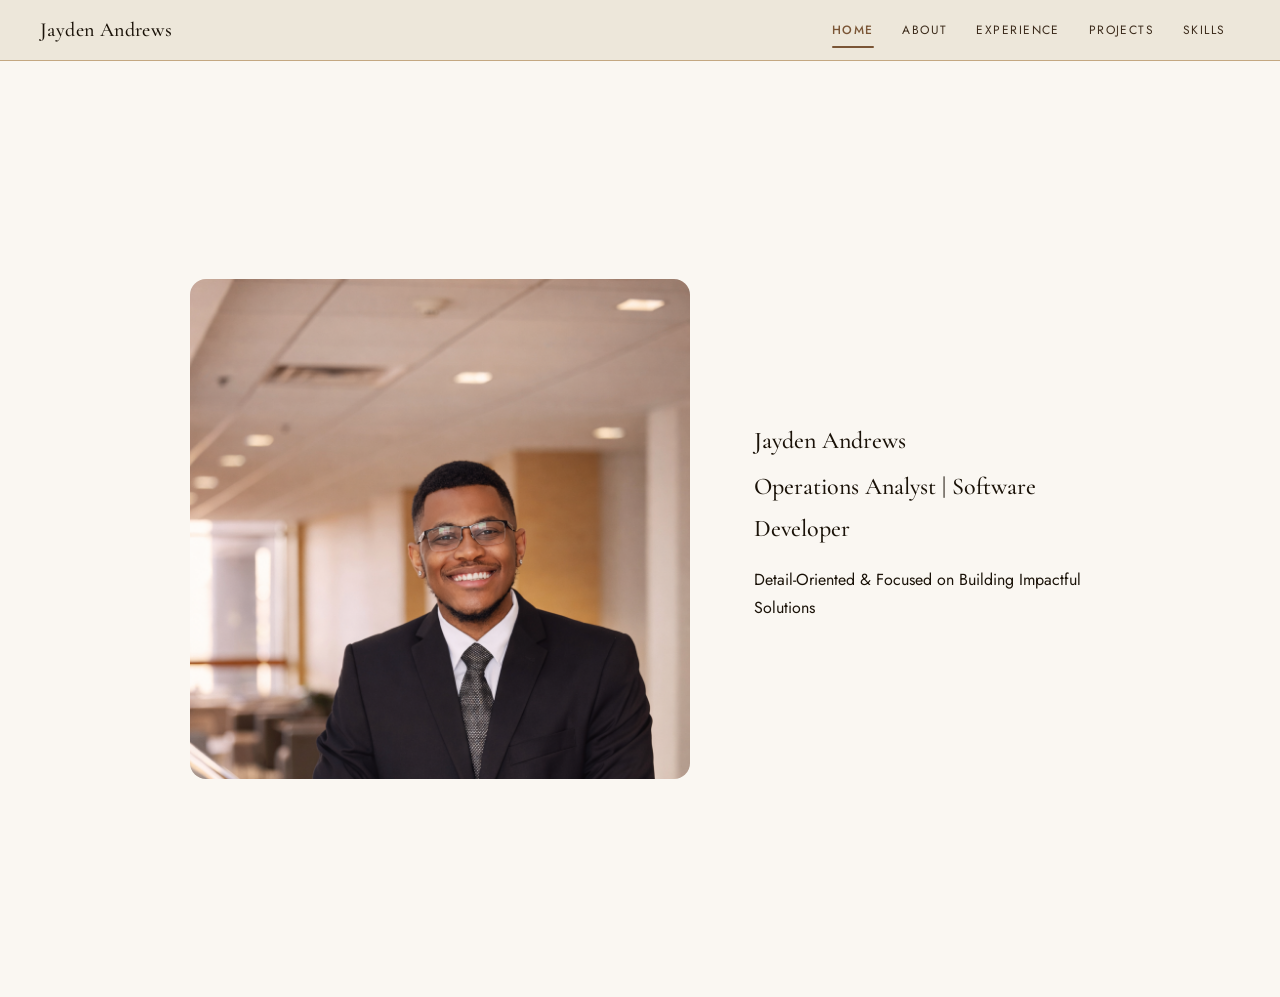
==== index.html @ a04b2f83 "Initial commit" ====
<!DOCTYPE html>
<html lang="en">

<head>
    <meta charset="UTF-8">
    <meta name="viewport" content="width=device-width, initial-scale=1.0">
    <title>Jayden Andrews</title>
    <link rel="preconnect" href="https://fonts.googleapis.com">
    <link
        href="https://fonts.googleapis.com/css2?family=Cormorant+Garamond:wght@500&family=Jost:wght@300;400;500&display=swap"
        rel="stylesheet">
    <link rel="stylesheet" href="style.css">
</head>

<body id="home-page">
    <!-- Navbar -->
    <nav class="site-nav">
        <a class="site-nav__brand" href="#">Jayden Andrews</a>
        <button class="nav-toggle" onclick="this.nextElementSibling.classList.toggle('open')" aria-label="Toggle menu">
            <span></span><span></span><span></span>
        </button>
        <ul class="site-nav__links">
            <li><a href="index.html" class="active">Home</a></li>
            <li><a href="about.html">About</a></li>
            <li><a href="experience.html">Experience</a></li>
            <li><a href="projects.html">Projects</a></li>
            <li><a href="skills.html">Skills</a></li>
        </ul>
    </nav>

    <section id="info">
        <div class="container">
            <img src="images/JaydenAndrews.png" alt="Jayden Andrews" class="profile-image">
            <div class="info-text">
                <h1>Jayden Andrews</h1>
                <h2>Operations Analyst | Software Developer</h2>
                <p>Detail-Oriented & Focused on Building Impactful Solutions</p>
            </div>
        </div>
    </section>
</body>

</html>
---- style.css ----
/* --- Google Fonts --- */
@import url('https://fonts.googleapis.com/css2?family=Cormorant+Garamond:wght@400;500;600&family=Jost:wght@300;400;500&display=swap');

/* --- Color tokens --- */
:root {
  --color-cream:      #FAF7F2;
  --color-cream-dark: #EDE7DA;
  --color-tan:        #C4A882;
  --color-brown:      #7A5535;
  --color-espresso:   #3B2A1A;
  --color-black:      #1A1208;
}

/* --- Base / Typography --- */
body {
  margin: 0;
  background-color: var(--color-cream);
  color: var(--color-black);
  font-family: 'Jost', sans-serif;
  font-weight: 400;
  font-size: 1rem;
  line-height: 1.75;
}

#home-page {
  overflow: hidden;
}

h1, h2, h3 {
  font-family: 'Cormorant Garamond', serif;
  color: var(--color-black);
  font-weight: 500;
  margin: 0 0 0.25rem;
}

a {
  color: var(--color-brown);
  text-decoration: none;
}

a:hover {
  text-decoration: underline;
}

/* --- Navbar --- */
.site-nav {
  position: sticky;
  top: 0;
  z-index: 100;
  background: var(--color-cream-dark);
  border-bottom: 1px solid var(--color-tan);
  display: flex;
  align-items: center;
  justify-content: space-between;
  padding: 0 2.5rem;
  height: 60px;
}

.site-nav__brand {
  font-family: 'Cormorant Garamond', serif;
  font-size: 1.25rem;
  font-weight: 500;
  color: var(--color-black);
  text-decoration: none;
  letter-spacing: 0.02em;
}

.site-nav__links {
  display: flex;
  align-items: center;
  list-style: none;
  margin: 0;
  padding: 0;
}

.site-nav__links a {
  display: block;
  font-family: 'Jost', sans-serif;
  font-size: 0.75rem;
  font-weight: 400;
  letter-spacing: 0.12em;
  text-transform: uppercase;
  color: var(--color-espresso);
  text-decoration: none;
  padding: 0.45rem 0.9rem;
  border-radius: 3px;
  transition: color 0.15s, background 0.15s;
  position: relative;
}

.site-nav__links a:hover {
  color: var(--color-brown);
  background: rgba(122, 85, 53, 0.07);
}

.site-nav__links a.active {
  color: var(--color-brown);
  font-weight: 500;
}

.site-nav__links a.active::after {
  content: '';
  position: absolute;
  bottom: 0;
  left: 0.9rem;
  right: 0.9rem;
  height: 1.5px;
  background: var(--color-brown);
  border-radius: 2px;
}

.site-nav__links a.disabled {
  color: var(--color-tan);
  pointer-events: none;
}

.nav-toggle {
  display: none;
  flex-direction: column;
  gap: 5px;
  background: none;
  border: none;
  cursor: pointer;
  padding: 4px;
}

.nav-toggle span {
  display: block;
  width: 22px;
  height: 1.5px;
  background: var(--color-espresso);
  border-radius: 2px;
}

/* --- Page Layout --- */
.about-page {
  display: flex;
  flex-direction: column;
  gap: 4rem;
  max-width: 780px;
  margin: 0 auto;
  padding: 4rem 2.5rem 6rem;
}

/* --- Section / About Me --- */
.about-section {
  display: flex;
  flex-direction: column;
  gap: 1.25rem;
}

.section-label {
  font-family: 'Cormorant Garamond', serif;
  font-size: 2rem;
  font-weight: 500;
  color: var(--color-black);
  letter-spacing: 0.01em;
}

.divider {
  width: 48px;
  height: 1.5px;
  background: var(--color-brown);
  border-radius: 2px;
  margin-top: -0.5rem;
}

.about-body {
  display: flex;
  flex-direction: column;
  gap: 1rem;
}

.about-body p {
  margin: 0;
  color: var(--color-espresso);
  font-size: 0.975rem;
  line-height: 1.85;
}

/* --- Education List --- */
.edu-list {
  display: flex;
  flex-direction: column;
  gap: 1.75rem;
}

.list-item {
  display: flex;
  flex-direction: row;
  align-items: center;
  gap: 1.5rem;
  background: var(--color-cream-dark);
  border: 1px solid var(--color-tan);
  border-radius: 12px;
  padding: 1.25rem 1.5rem;
}

.logo {
  flex-shrink: 0;
  width: 64px;
  height: 64px;
  border-radius: 8px;
  background: var(--color-cream);
  border: 1px solid var(--color-tan);
  display: flex;
  align-items: center;
  justify-content: center;
  overflow: hidden;
}

.logo img {
  width: 100%;
  height: 100%;
  object-fit: contain;
}

.edu-details {
  display: flex;
  flex-direction: column;
  gap: 0.2rem;
}

.edu-details h3 {
  font-size: 1.1rem;
  font-weight: 500;
  margin: 0;
}

.edu-degree {
  margin: 0;
  font-size: 0.875rem;
  color: var(--color-brown);
  font-weight: 400;
  letter-spacing: 0.02em;
}

/* --- Info / Profile Section --- */
#info {
  min-height: calc(100vh - 60px);
  display: flex;
  align-items: center;
  justify-content: center;
  padding: 3rem 2.5rem;
}

.container {
  display: flex;
  flex-direction: row;
  align-items: center;
  gap: 4rem;
  max-width: 900px;
  width: 100%;
}

.profile-image {
  width: 500px;
  height: 500px;
  object-fit: cover;
  object-position: top;
  border-radius: 16px;
  flex-shrink: 0;
}

/* --- Mobile --- */
@media (max-width: 640px) {
  .nav-toggle { display: flex; }

  .site-nav__links {
    display: none;
    flex-direction: column;
    align-items: flex-start;
    position: absolute;
    top: 60px;
    left: 0; right: 0;
    background: var(--color-cream-dark);
    border-bottom: 1px solid var(--color-tan);
    padding: 0.5rem 1rem 1rem;
  }

  .site-nav__links.open { display: flex; }
  .site-nav__links a { padding: 0.6rem 0.5rem; width: 100%; }

  .edu-item {
    flex-direction: column;
    align-items: flex-start;
    gap: 1rem;
  }

  .about-page {
    padding: 2.5rem 1.25rem 4rem;
  }

  .container {
    flex-direction: column;
    gap: 2rem;
  }

  .profile-image {
    width: 100%;
    height: auto;
  }

  /* Flex container for skills */
.skills-container {
    display: flex;
    gap: 2rem;
    flex-wrap: wrap; /* allows stacking on smaller screens */
    margin-top: 2rem;
}

/* Individual skill boxes */
.skill-box {
    flex: 1; /* equal width columns */
    min-width: 220px; /* prevents boxes from being too narrow */
    background: var(--color-cream-dark);
    border: 1px solid var(--color-tan);
    border-radius: 12px;
    padding: 1.5rem;
    display: flex;
    flex-direction: column;
    gap: 0.75rem;
}

.skill-box h3 {
    font-family: 'Cormorant Garamond', serif;
    font-size: 1.25rem;
    font-weight: 500;
    color: var(--color-black);
    margin: 0;
}

.skill-box p {
    font-family: 'Jost', sans-serif;
    font-size: 0.95rem;
    color: var(--color-espresso);
    line-height: 1.75;
    margin: 0;
}

/* Mobile stacking */
@media (max-width: 640px) {
    .skills-container {
        flex-direction: column;
    }
}
}
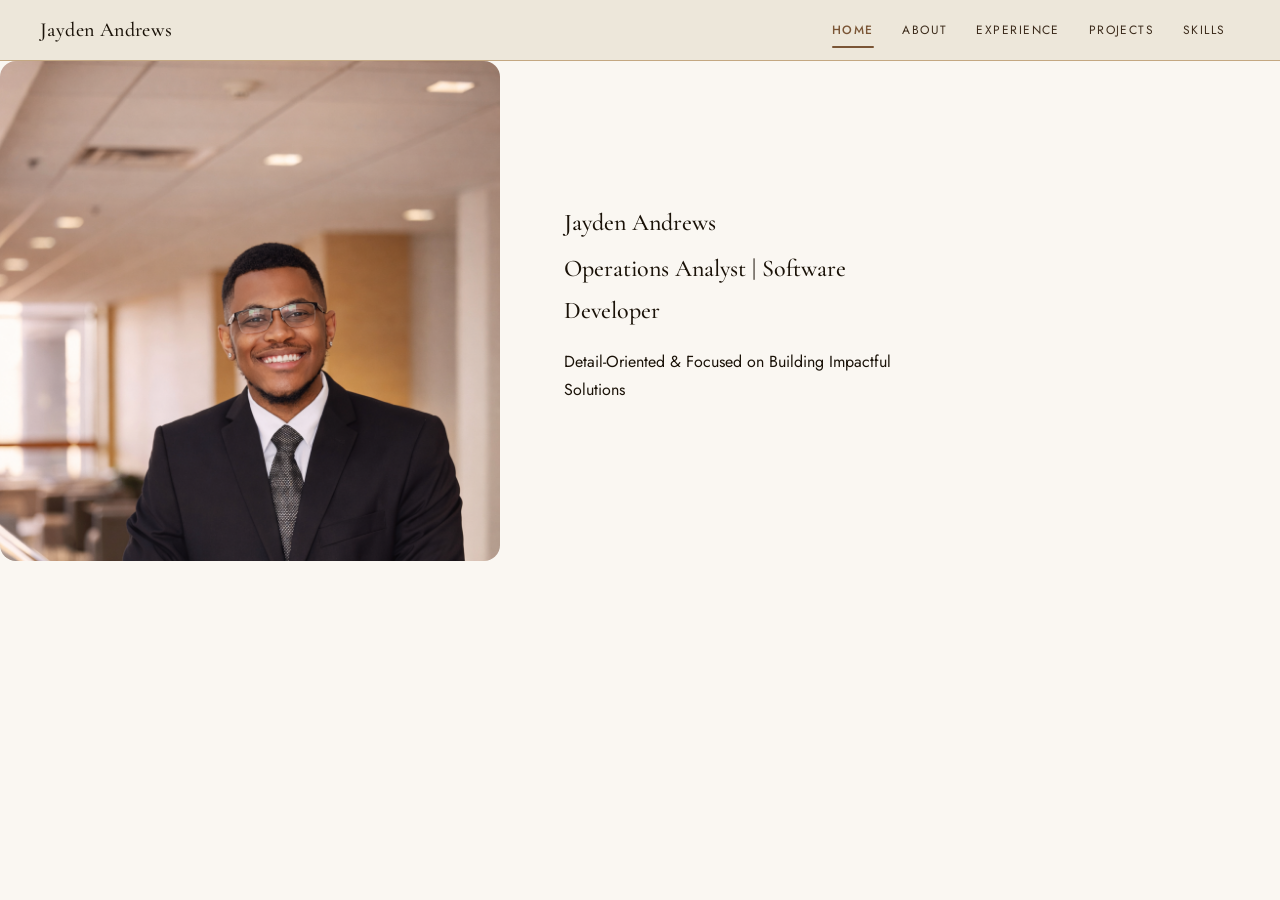
==== commit f4ac928d: "Implemented first draft" ====
--- a/index.html
+++ b/index.html
@@ -28,7 +28,7 @@
         </ul>
     </nav>
 
-    <section id="info">
+    <section info="index-info">
         <div class="container">
             <img src="images/JaydenAndrews.png" alt="Jayden Andrews" class="profile-image">
             <div class="info-text">
--- a/style.css
+++ b/style.css
@@ -3,345 +3,390 @@
 
 /* --- Color tokens --- */
 :root {
-  --color-cream:      #FAF7F2;
-  --color-cream-dark: #EDE7DA;
-  --color-tan:        #C4A882;
-  --color-brown:      #7A5535;
-  --color-espresso:   #3B2A1A;
-  --color-black:      #1A1208;
+    --color-cream: #FAF7F2;
+    --color-cream-dark: #EDE7DA;
+    --color-tan: #C4A882;
+    --color-brown: #7A5535;
+    --color-espresso: #3B2A1A;
+    --color-black: #1A1208;
 }
 
 /* --- Base / Typography --- */
 body {
-  margin: 0;
-  background-color: var(--color-cream);
-  color: var(--color-black);
-  font-family: 'Jost', sans-serif;
-  font-weight: 400;
-  font-size: 1rem;
-  line-height: 1.75;
-}
-
-#home-page {
-  overflow: hidden;
-}
-
-h1, h2, h3 {
-  font-family: 'Cormorant Garamond', serif;
-  color: var(--color-black);
-  font-weight: 500;
-  margin: 0 0 0.25rem;
+    margin: 0;
+    background-color: var(--color-cream);
+    color: var(--color-black);
+    font-family: 'Jost', sans-serif;
+    font-weight: 400;
+    font-size: 1rem;
+    line-height: 1.75;
+}
+
+#home-page, #skills-page {
+    overflow: hidden;
+}
+
+h1,
+h2,
+h3 {
+    font-family: 'Cormorant Garamond', serif;
+    color: var(--color-black);
+    font-weight: 500;
+    margin: 0 0 0.25rem;
 }
 
 a {
-  color: var(--color-brown);
-  text-decoration: none;
+    color: var(--color-brown);
+    text-decoration: none;
 }
 
 a:hover {
-  text-decoration: underline;
+    text-decoration: underline;
 }
 
 /* --- Navbar --- */
 .site-nav {
-  position: sticky;
-  top: 0;
-  z-index: 100;
-  background: var(--color-cream-dark);
-  border-bottom: 1px solid var(--color-tan);
-  display: flex;
-  align-items: center;
-  justify-content: space-between;
-  padding: 0 2.5rem;
-  height: 60px;
+    position: sticky;
+    top: 0;
+    z-index: 100;
+    background: var(--color-cream-dark);
+    border-bottom: 1px solid var(--color-tan);
+    display: flex;
+    align-items: center;
+    justify-content: space-between;
+    padding: 0 2.5rem;
+    height: 60px;
 }
 
 .site-nav__brand {
-  font-family: 'Cormorant Garamond', serif;
-  font-size: 1.25rem;
-  font-weight: 500;
-  color: var(--color-black);
-  text-decoration: none;
-  letter-spacing: 0.02em;
+    font-family: 'Cormorant Garamond', serif;
+    font-size: 1.25rem;
+    font-weight: 500;
+    color: var(--color-black);
+    text-decoration: none;
+    letter-spacing: 0.02em;
 }
 
 .site-nav__links {
-  display: flex;
-  align-items: center;
-  list-style: none;
-  margin: 0;
-  padding: 0;
+    display: flex;
+    align-items: center;
+    list-style: none;
+    margin: 0;
+    padding: 0;
 }
 
 .site-nav__links a {
-  display: block;
-  font-family: 'Jost', sans-serif;
-  font-size: 0.75rem;
-  font-weight: 400;
-  letter-spacing: 0.12em;
-  text-transform: uppercase;
-  color: var(--color-espresso);
-  text-decoration: none;
-  padding: 0.45rem 0.9rem;
-  border-radius: 3px;
-  transition: color 0.15s, background 0.15s;
-  position: relative;
+    display: block;
+    font-family: 'Jost', sans-serif;
+    font-size: 0.75rem;
+    font-weight: 400;
+    letter-spacing: 0.12em;
+    text-transform: uppercase;
+    color: var(--color-espresso);
+    text-decoration: none;
+    padding: 0.45rem 0.9rem;
+    border-radius: 3px;
+    transition: color 0.15s, background 0.15s;
+    position: relative;
 }
 
 .site-nav__links a:hover {
-  color: var(--color-brown);
-  background: rgba(122, 85, 53, 0.07);
+    color: var(--color-brown);
+    background: rgba(122, 85, 53, 0.07);
 }
 
 .site-nav__links a.active {
-  color: var(--color-brown);
-  font-weight: 500;
+    color: var(--color-brown);
+    font-weight: 500;
 }
 
 .site-nav__links a.active::after {
-  content: '';
-  position: absolute;
-  bottom: 0;
-  left: 0.9rem;
-  right: 0.9rem;
-  height: 1.5px;
-  background: var(--color-brown);
-  border-radius: 2px;
+    content: '';
+    position: absolute;
+    bottom: 0;
+    left: 0.9rem;
+    right: 0.9rem;
+    height: 1.5px;
+    background: var(--color-brown);
+    border-radius: 2px;
 }
 
 .site-nav__links a.disabled {
-  color: var(--color-tan);
-  pointer-events: none;
+    color: var(--color-tan);
+    pointer-events: none;
 }
 
 .nav-toggle {
-  display: none;
-  flex-direction: column;
-  gap: 5px;
-  background: none;
-  border: none;
-  cursor: pointer;
-  padding: 4px;
+    display: none;
+    flex-direction: column;
+    gap: 5px;
+    background: none;
+    border: none;
+    cursor: pointer;
+    padding: 4px;
 }
 
 .nav-toggle span {
-  display: block;
-  width: 22px;
-  height: 1.5px;
-  background: var(--color-espresso);
-  border-radius: 2px;
+    display: block;
+    width: 22px;
+    height: 1.5px;
+    background: var(--color-espresso);
+    border-radius: 2px;
 }
 
 /* --- Page Layout --- */
 .about-page {
-  display: flex;
-  flex-direction: column;
-  gap: 4rem;
-  max-width: 780px;
-  margin: 0 auto;
-  padding: 4rem 2.5rem 6rem;
+    display: flex;
+    flex-direction: column;
+    gap: 4rem;
+    max-width: 780px;
+    margin: 0 auto;
+    padding: 4rem 2.5rem 6rem;
 }
 
 /* --- Section / About Me --- */
 .about-section {
-  display: flex;
-  flex-direction: column;
-  gap: 1.25rem;
+    display: flex;
+    flex-direction: column;
+    gap: 1.25rem;
 }
 
 .section-label {
-  font-family: 'Cormorant Garamond', serif;
-  font-size: 2rem;
-  font-weight: 500;
-  color: var(--color-black);
-  letter-spacing: 0.01em;
+    font-family: 'Cormorant Garamond', serif;
+    font-size: 2rem;
+    font-weight: 500;
+    color: var(--color-black);
+    letter-spacing: 0.01em;
 }
 
 .divider {
-  width: 48px;
-  height: 1.5px;
-  background: var(--color-brown);
-  border-radius: 2px;
-  margin-top: -0.5rem;
+    width: 48px;
+    height: 1.5px;
+    background: var(--color-brown);
+    border-radius: 2px;
+    margin-top: -0.5rem;
 }
 
 .about-body {
-  display: flex;
-  flex-direction: column;
-  gap: 1rem;
+    display: flex;
+    flex-direction: column;
+    gap: 1rem;
 }
 
 .about-body p {
-  margin: 0;
-  color: var(--color-espresso);
-  font-size: 0.975rem;
-  line-height: 1.85;
+    margin: 0;
+    color: var(--color-espresso);
+    font-size: 0.975rem;
+    line-height: 1.85;
 }
 
 /* --- Education List --- */
 .edu-list {
-  display: flex;
-  flex-direction: column;
-  gap: 1.75rem;
+    display: flex;
+    flex-direction: column;
+    gap: 1.75rem;
 }
 
 .list-item {
-  display: flex;
-  flex-direction: row;
-  align-items: center;
-  gap: 1.5rem;
-  background: var(--color-cream-dark);
-  border: 1px solid var(--color-tan);
-  border-radius: 12px;
-  padding: 1.25rem 1.5rem;
-}
-
-.logo {
-  flex-shrink: 0;
-  width: 64px;
-  height: 64px;
-  border-radius: 8px;
-  background: var(--color-cream);
-  border: 1px solid var(--color-tan);
-  display: flex;
-  align-items: center;
-  justify-content: center;
-  overflow: hidden;
-}
-
-.logo img {
-  width: 100%;
-  height: 100%;
-  object-fit: contain;
-}
-
-.edu-details {
-  display: flex;
-  flex-direction: column;
-  gap: 0.2rem;
-}
-
-.edu-details h3 {
-  font-size: 1.1rem;
-  font-weight: 500;
-  margin: 0;
-}
-
-.edu-degree {
-  margin: 0;
-  font-size: 0.875rem;
-  color: var(--color-brown);
-  font-weight: 400;
-  letter-spacing: 0.02em;
-}
-
-/* --- Info / Profile Section --- */
-#info {
-  min-height: calc(100vh - 60px);
-  display: flex;
-  align-items: center;
-  justify-content: center;
-  padding: 3rem 2.5rem;
-}
-
-.container {
-  display: flex;
-  flex-direction: row;
-  align-items: center;
-  gap: 4rem;
-  max-width: 900px;
-  width: 100%;
-}
-
-.profile-image {
-  width: 500px;
-  height: 500px;
-  object-fit: cover;
-  object-position: top;
-  border-radius: 16px;
-  flex-shrink: 0;
-}
-
-/* --- Mobile --- */
-@media (max-width: 640px) {
-  .nav-toggle { display: flex; }
-
-  .site-nav__links {
-    display: none;
-    flex-direction: column;
-    align-items: flex-start;
-    position: absolute;
-    top: 60px;
-    left: 0; right: 0;
-    background: var(--color-cream-dark);
-    border-bottom: 1px solid var(--color-tan);
-    padding: 0.5rem 1rem 1rem;
-  }
-
-  .site-nav__links.open { display: flex; }
-  .site-nav__links a { padding: 0.6rem 0.5rem; width: 100%; }
-
-  .edu-item {
-    flex-direction: column;
-    align-items: flex-start;
-    gap: 1rem;
-  }
-
-  .about-page {
-    padding: 2.5rem 1.25rem 4rem;
-  }
-
-  .container {
-    flex-direction: column;
-    gap: 2rem;
-  }
-
-  .profile-image {
-    width: 100%;
-    height: auto;
-  }
-
-  /* Flex container for skills */
-.skills-container {
-    display: flex;
-    gap: 2rem;
-    flex-wrap: wrap; /* allows stacking on smaller screens */
-    margin-top: 2rem;
-}
-
-/* Individual skill boxes */
-.skill-box {
-    flex: 1; /* equal width columns */
-    min-width: 220px; /* prevents boxes from being too narrow */
+    display: flex;
+    flex-direction: row;
+    align-items: center;
+    gap: 1.5rem;
     background: var(--color-cream-dark);
     border: 1px solid var(--color-tan);
     border-radius: 12px;
-    padding: 1.5rem;
-    display: flex;
-    flex-direction: column;
-    gap: 0.75rem;
-}
-
-.skill-box h3 {
-    font-family: 'Cormorant Garamond', serif;
-    font-size: 1.25rem;
-    font-weight: 500;
-    color: var(--color-black);
-    margin: 0;
-}
-
-.skill-box p {
-    font-family: 'Jost', sans-serif;
-    font-size: 0.95rem;
-    color: var(--color-espresso);
-    line-height: 1.75;
-    margin: 0;
-}
-
-/* Mobile stacking */
+    padding: 1.25rem 1.5rem;
+}
+
+.logo {
+    flex-shrink: 0;
+    width: 64px;
+    height: 64px;
+    border-radius: 8px;
+    background: var(--color-cream);
+    border: 1px solid var(--color-tan);
+    display: flex;
+    align-items: center;
+    justify-content: center;
+    overflow: hidden;
+}
+
+.logo img {
+    width: 100%;
+    height: 100%;
+    object-fit: contain;
+}
+
+.edu-details {
+    display: flex;
+    flex-direction: column;
+    gap: 0.2rem;
+}
+
+.edu-details h3 {
+    font-size: 1.1rem;
+    font-weight: 500;
+    margin: 0;
+}
+
+.edu-degree {
+    margin: 0;
+    font-size: 0.875rem;
+    color: var(--color-brown);
+    font-weight: 400;
+    letter-spacing: 0.02em;
+}
+
+/* --- Info / Profile Section --- */
+#index-info {
+    min-height: calc(100vh - 60px);
+    display: flex;
+    align-items: center;
+    justify-content: center;
+    padding: 3rem 2.5rem;
+}
+
+#skills-info {
+    min-height: calc(100vh - 60px);
+    display: flex;
+    align-items: center;
+    justify-content: center;
+    padding: 3rem 2.5rem;
+}
+
+.container {
+    display: flex;
+    flex-direction: row;
+    align-items: center;
+    gap: 4rem;
+    max-width: 900px;
+    width: 100%;
+}
+
+.card-container {
+    display: flex;
+    flex-direction: row;
+    align-items: center;
+    gap: 4rem;
+    max-width: 900px;
+    width: 100%;
+    margin-bottom: 250px;
+}
+
+.profile-image {
+    width: 500px;
+    height: 500px;
+    object-fit: cover;
+    object-position: top;
+    border-radius: 16px;
+    flex-shrink: 0;
+}
+
+.card {
+        display: flex;
+        flex-direction: column;
+        background-color: var(--color-cream-dark);
+        border: 2px solid #e8d5b7;
+        border-radius: 16px;
+        padding: 40px 32px 36px;
+        flex: 1;
+        max-width: 320px;
+        box-shadow: 0 6px 30px rgba(122, 82, 48, 0.12);
+        position: relative;
+    }
+
+/* --- Mobile --- */
 @media (max-width: 640px) {
+    .nav-toggle {
+        display: flex;
+    }
+
+    .site-nav__links {
+        display: none;
+        flex-direction: column;
+        align-items: flex-start;
+        position: absolute;
+        top: 60px;
+        left: 0;
+        right: 0;
+        background: var(--color-cream-dark);
+        border-bottom: 1px solid var(--color-tan);
+        padding: 0.5rem 1rem 1rem;
+    }
+
+    .site-nav__links.open {
+        display: flex;
+    }
+
+    .site-nav__links a {
+        padding: 0.6rem 0.5rem;
+        width: 100%;
+    }
+
+    .edu-item {
+        flex-direction: column;
+        align-items: flex-start;
+        gap: 1rem;
+    }
+
+    .about-page {
+        padding: 2.5rem 1.25rem 4rem;
+    }
+
+    .container {
+        flex-direction: column;
+        gap: 2rem;
+    }
+
+    .profile-image {
+        width: 100%;
+        height: auto;
+    }
+
+    /* Flex container for skills */
     .skills-container {
-        flex-direction: column;
-    }
-}
+        display: flex;
+        gap: 2rem;
+        flex-wrap: wrap;
+        /* allows stacking on smaller screens */
+        margin-top: 2rem;
+    }
+
+    /* Individual skill boxes */
+    .skill-box {
+        flex: 1;
+        /* equal width columns */
+        min-width: 220px;
+        /* prevents boxes from being too narrow */
+        background: var(--color-cream-dark);
+        border: 1px solid var(--color-tan);
+        border-radius: 12px;
+        padding: 1.5rem;
+        display: flex;
+        flex-direction: column;
+        gap: 0.75rem;
+    }
+
+    .skill-box h3 {
+        font-family: 'Cormorant Garamond', serif;
+        font-size: 1.25rem;
+        font-weight: 500;
+        color: var(--color-black);
+        margin: 0;
+    }
+
+    .skill-box p {
+        font-family: 'Jost', sans-serif;
+        font-size: 0.95rem;
+        color: var(--color-espresso);
+        line-height: 1.75;
+        margin: 0;
+    }
+
+    /* Mobile stacking */
+    @media (max-width: 640px) {
+        .skills-container {
+            flex-direction: column;
+        }
+    }
 }
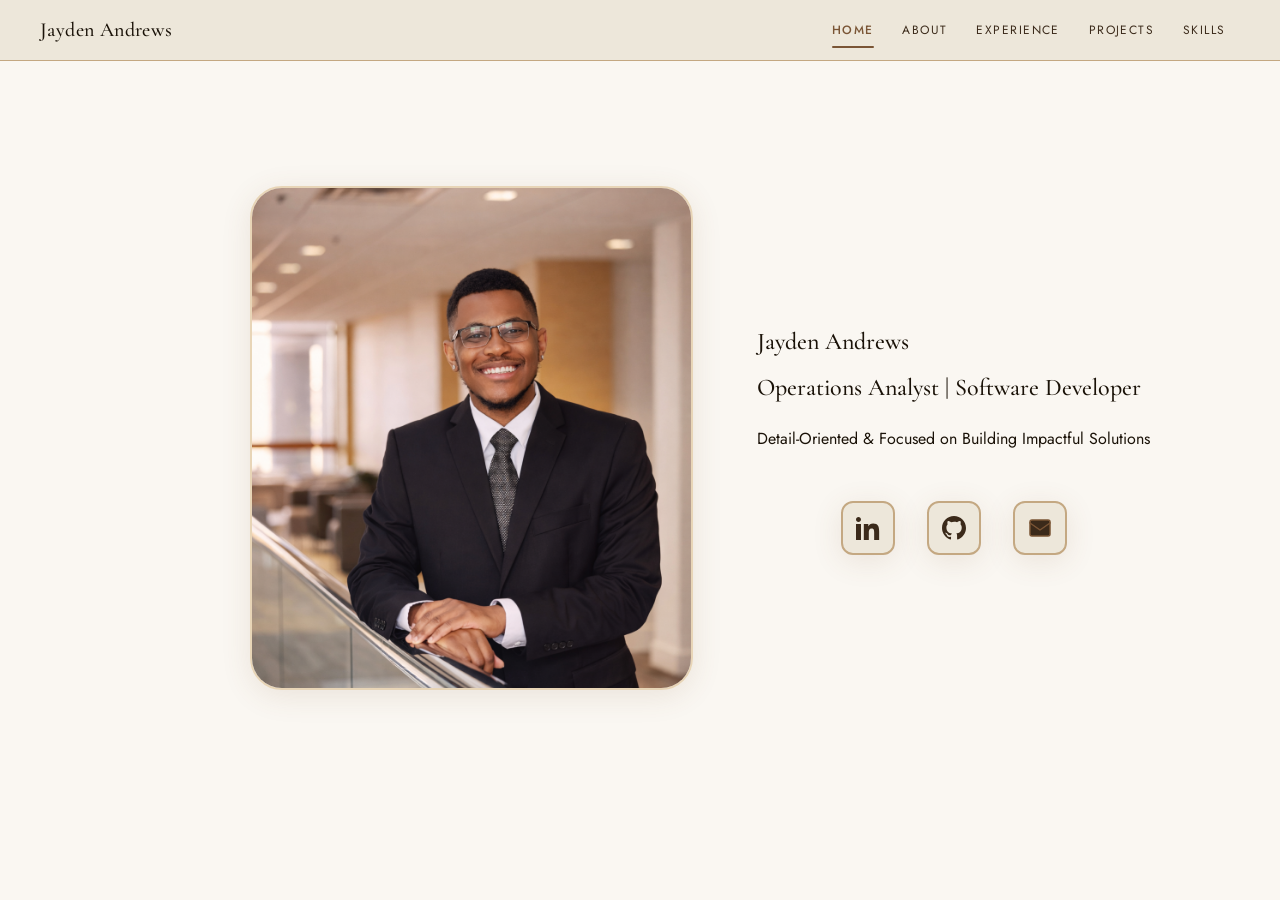
==== commit 03030330: "Finished resume landing page" ====
--- a/index.html
+++ b/index.html
@@ -35,6 +35,30 @@
                 <h1>Jayden Andrews</h1>
                 <h2>Operations Analyst | Software Developer</h2>
                 <p>Detail-Oriented & Focused on Building Impactful Solutions</p>
+                <section id="social-links" class="social-container">
+                    <a href="https://www.linkedin.com/in/jaydenrandrews" target="_blank" aria-label="LinkedIn"
+                        class="social-link">
+                        <svg xmlns="http://www.w3.org/2000/svg" viewBox="0 0 24 24">
+                            <path
+                                d="M4.98 3.5C4.98 4.88 3.87 6 2.5 6S0 4.88 0 3.5 1.12 1 2.5 1 4.98 2.12 4.98 3.5zM0 8h5v16H0V8zm7.5 0h4.79v2.22h.07c.67-1.27 2.31-2.61 4.76-2.61 5.09 0 6.03 3.36 6.03 7.73V24h-5v-7.41c0-1.77-.03-4.05-2.47-4.05-2.48 0-2.86 1.94-2.86 3.94V24h-5V8z" />
+                        </svg>
+                    </a>
+
+                    <a href="https://github.com/jayden-andrews" target="_blank" aria-label="GitHub" class="social-link">
+                        <svg xmlns="http://www.w3.org/2000/svg" viewBox="0 0 24 24">
+                            <path
+                                d="M12 0C5.37 0 0 5.37 0 12c0 5.3 3.44 9.8 8.21 11.38.6.11.82-.26.82-.58v-2.01c-3.34.73-4.04-1.61-4.04-1.61-.55-1.39-1.34-1.76-1.34-1.76-1.1-.76.08-.75.08-.75 1.22.09 1.86 1.26 1.86 1.26 1.08 1.85 2.83 1.32 3.52 1.01.11-.79.42-1.32.76-1.63-2.66-.3-5.46-1.33-5.46-5.93 0-1.31.47-2.38 1.24-3.22-.12-.3-.54-1.52.12-3.16 0 0 1-.32 3.3 1.23a11.5 11.5 0 013-.41c1.02 0 2.05.14 3 .41 2.3-1.55 3.3-1.23 3.3-1.23.66 1.64.24 2.86.12 3.16.77.84 1.24 1.91 1.24 3.22 0 4.61-2.8 5.63-5.47 5.93.43.37.81 1.1.81 2.22v3.29c0 .32.21.7.82.58C20.56 21.8 24 17.3 24 12c0-6.63-5.37-12-12-12z" />
+                        </svg>
+                    </a>
+
+                    <a class="social-link" href="mailto:jaydenrandrews@gmail.com" aria-label="Email">
+                        <svg xmlns="http://www.w3.org/2000/svg" width="20" height="20" viewBox="0 0 24 24" fill="none"
+                            stroke="currentColor" stroke-width="1.5" stroke-linecap="round" stroke-linejoin="round">
+                            <rect x="2" y="4" width="20" height="16" rx="2" />
+                            <path d="M2 7l10 7 10-7" />
+                        </svg>
+                    </a>
+                </section>
             </div>
         </div>
     </section>
--- a/style.css
+++ b/style.css
@@ -164,7 +164,16 @@
     height: 1.5px;
     background: var(--color-brown);
     border-radius: 2px;
-    margin-top: -0.5rem;
+
+}
+
+.page-header {
+  margin-top: 25px;
+  margin-left: 50px;
+  display: flex;
+  flex-direction: column;
+  gap: 1.25rem;
+  margin-bottom: 2rem;
 }
 
 .about-body {
@@ -185,9 +194,10 @@
     display: flex;
     flex-direction: column;
     gap: 1.75rem;
-}
-
-.list-item {
+    margin-top: 25px;
+}
+
+.edu-item {
     display: flex;
     flex-direction: row;
     align-items: center;
@@ -196,25 +206,47 @@
     border: 1px solid var(--color-tan);
     border-radius: 12px;
     padding: 1.25rem 1.5rem;
+    border: 2px solid #e8d5b7;
+    flex: 1;
+    box-shadow: 0 6px 30px rgba(122, 82, 48, 0.12);
+}
+
+.list-item {
+    display: flex;
+    flex-direction: row;
+    align-items: center;
+    gap: 1.5rem;
+    background: var(--color-cream-dark);
+    border: 1px solid var(--color-tan);
+    border-radius: 12px;
+    padding: 1.25rem 1.5rem;
+    border: 2px solid #e8d5b7;
+    max-width: 1000px;
+    margin-left: 250px;
+    box-shadow: 0 6px 30px rgba(122, 82, 48, 0.12);
 }
 
 .logo {
-    flex-shrink: 0;
-    width: 64px;
-    height: 64px;
-    border-radius: 8px;
-    background: var(--color-cream);
-    border: 1px solid var(--color-tan);
-    display: flex;
-    align-items: center;
-    justify-content: center;
-    overflow: hidden;
+  flex-shrink: 0;
+  width: 64px;
+  height: 64px;
+  border-radius: 8px;
+  background: var(--color-cream);
+  border: 1px solid var(--color-tan);
+  display: flex;
+  align-items: center;
+  justify-content: center;
+  overflow: hidden;
 }
 
 .logo img {
-    width: 100%;
-    height: 100%;
-    object-fit: contain;
+  width: 100%;
+  height: 100%;
+  object-fit: cover;
+}
+
+.logo.umd img {
+  transform: scale(1);
 }
 
 .edu-details {
@@ -254,6 +286,12 @@
     padding: 3rem 2.5rem;
 }
 
+.card-details {
+    display: flex;
+    flex-direction: row;
+    gap: 1.25rem;
+}
+
 .container {
     display: flex;
     flex-direction: row;
@@ -261,6 +299,8 @@
     gap: 4rem;
     max-width: 900px;
     width: 100%;
+    margin-left: 250px;
+    margin-top: 125px;
 }
 
 .card-container {
@@ -277,9 +317,11 @@
     width: 500px;
     height: 500px;
     object-fit: cover;
-    object-position: top;
-    border-radius: 16px;
+    border-radius: 32px;
     flex-shrink: 0;
+    border: 2px solid #e8d5b7;
+    flex: 1;
+    box-shadow: 0 6px 30px rgba(122, 82, 48, 0.12);
 }
 
 .card {
@@ -295,6 +337,113 @@
         position: relative;
     }
 
+    /* --- Social Icons Small --- */
+.social-container {
+    display: flex;
+    gap: 1rem; /* smaller spacing */
+    justify-content: center;
+    margin-top: 2rem;
+}
+
+.social-link {
+    display: flex;
+    align-items: center;
+    justify-content: center;
+    width: 30px;       /* smaller box */
+    height: 30px;      /* smaller box */
+    background-color: var(--color-cream-dark);
+    border: 2px solid var(--color-tan);
+    border-radius: 8px; /* smaller radius for proportion */
+    transition: all 0.3s ease;
+    box-shadow: 0 4px 15px rgba(122, 82, 48, 0.12);
+}
+
+.social-link svg {
+    width: 16px;       /* smaller icon */
+    height: 16px;      /* smaller icon */
+    fill: var(--color-espresso);
+    transition: fill 0.3s ease;
+}
+
+.social-link:hover {
+    background-color: var(--color-brown);
+    border-color: var(--color-brown);
+}
+
+.social-link:hover svg {
+    fill: var(--color-cream);
+}
+
+  /* --- Social Icons --- */
+.social-container {
+    display: flex;
+    gap: 2rem;
+    justify-content: center; /* center horizontally */
+    margin-top: 3rem;
+}
+
+.social-link {
+    display: flex;
+    align-items: center;
+    justify-content: center;
+    width: 50px;
+    height: 50px;
+    background-color: var(--color-cream-dark);
+    border: 2px solid var(--color-tan);
+    border-radius: 12px;
+    transition: all 0.3s ease;
+    box-shadow: 0 6px 30px rgba(122, 82, 48, 0.12);
+}
+
+.social-link svg {
+    width: 24px;
+    height: 24px;
+    fill: var(--color-espresso);
+    transition: fill 0.3s ease;
+}
+
+.social-link:hover {
+    background-color: var(--color-brown);
+    border-color: var(--color-brown);
+}
+
+.social-link:hover svg {
+    fill: var(--color-cream);
+}
+
+.social-btn {
+  display: flex;
+  align-items: center;
+  justify-content: center;
+  width: 50px;
+  height: 50px;
+  border-radius: 12px;
+  border: 1px solid var(--color-tan);
+  background: var(--color-cream-dark);
+  color: var(--color-espresso);
+  text-decoration: none;
+  transition: border-color 0.15s, color 0.15s, background 0.15s;
+}
+
+.social-btn:hover {
+  border-color: var(--color-brown);
+  color: var(--color-brown);
+  background: var(--color-cream);
+  text-decoration: none;
+}
+
+.project-link {
+  width: 32px;
+  height: 32px;
+  border-radius: 8px;
+  margin-bottom: 0.5rem;
+}
+
+.project-link svg {
+  width: 16px;
+  height: 16px;
+}
+
 /* --- Mobile --- */
 @media (max-width: 640px) {
     .nav-toggle {
@@ -341,6 +490,10 @@
     .profile-image {
         width: 100%;
         height: auto;
+        border: 2px solid var(--color-brown);
+        border-radius: 32px;
+        flex: 1;
+        box-shadow: 0 6px 30px rgba(122, 82, 48, 0.12);
     }
 
     /* Flex container for skills */
@@ -383,6 +536,7 @@
         margin: 0;
     }
 
+
     /* Mobile stacking */
     @media (max-width: 640px) {
         .skills-container {
